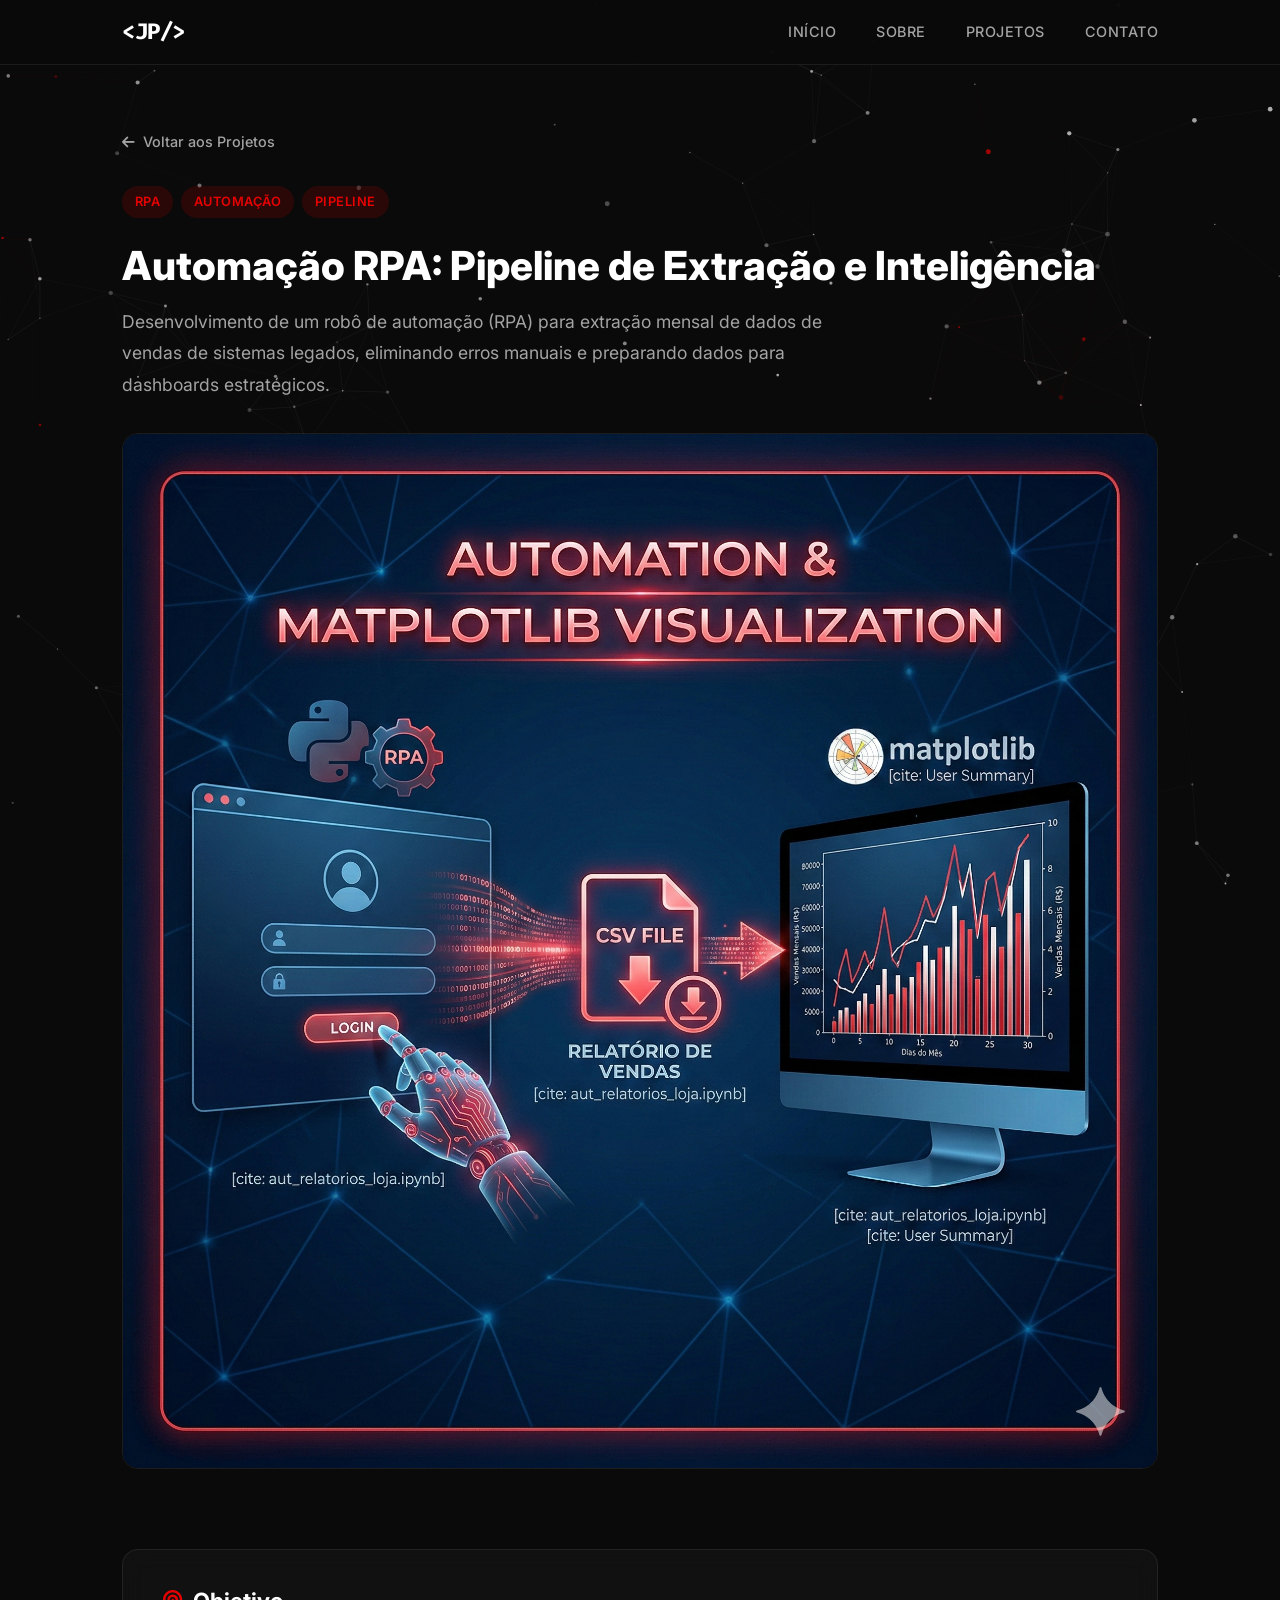
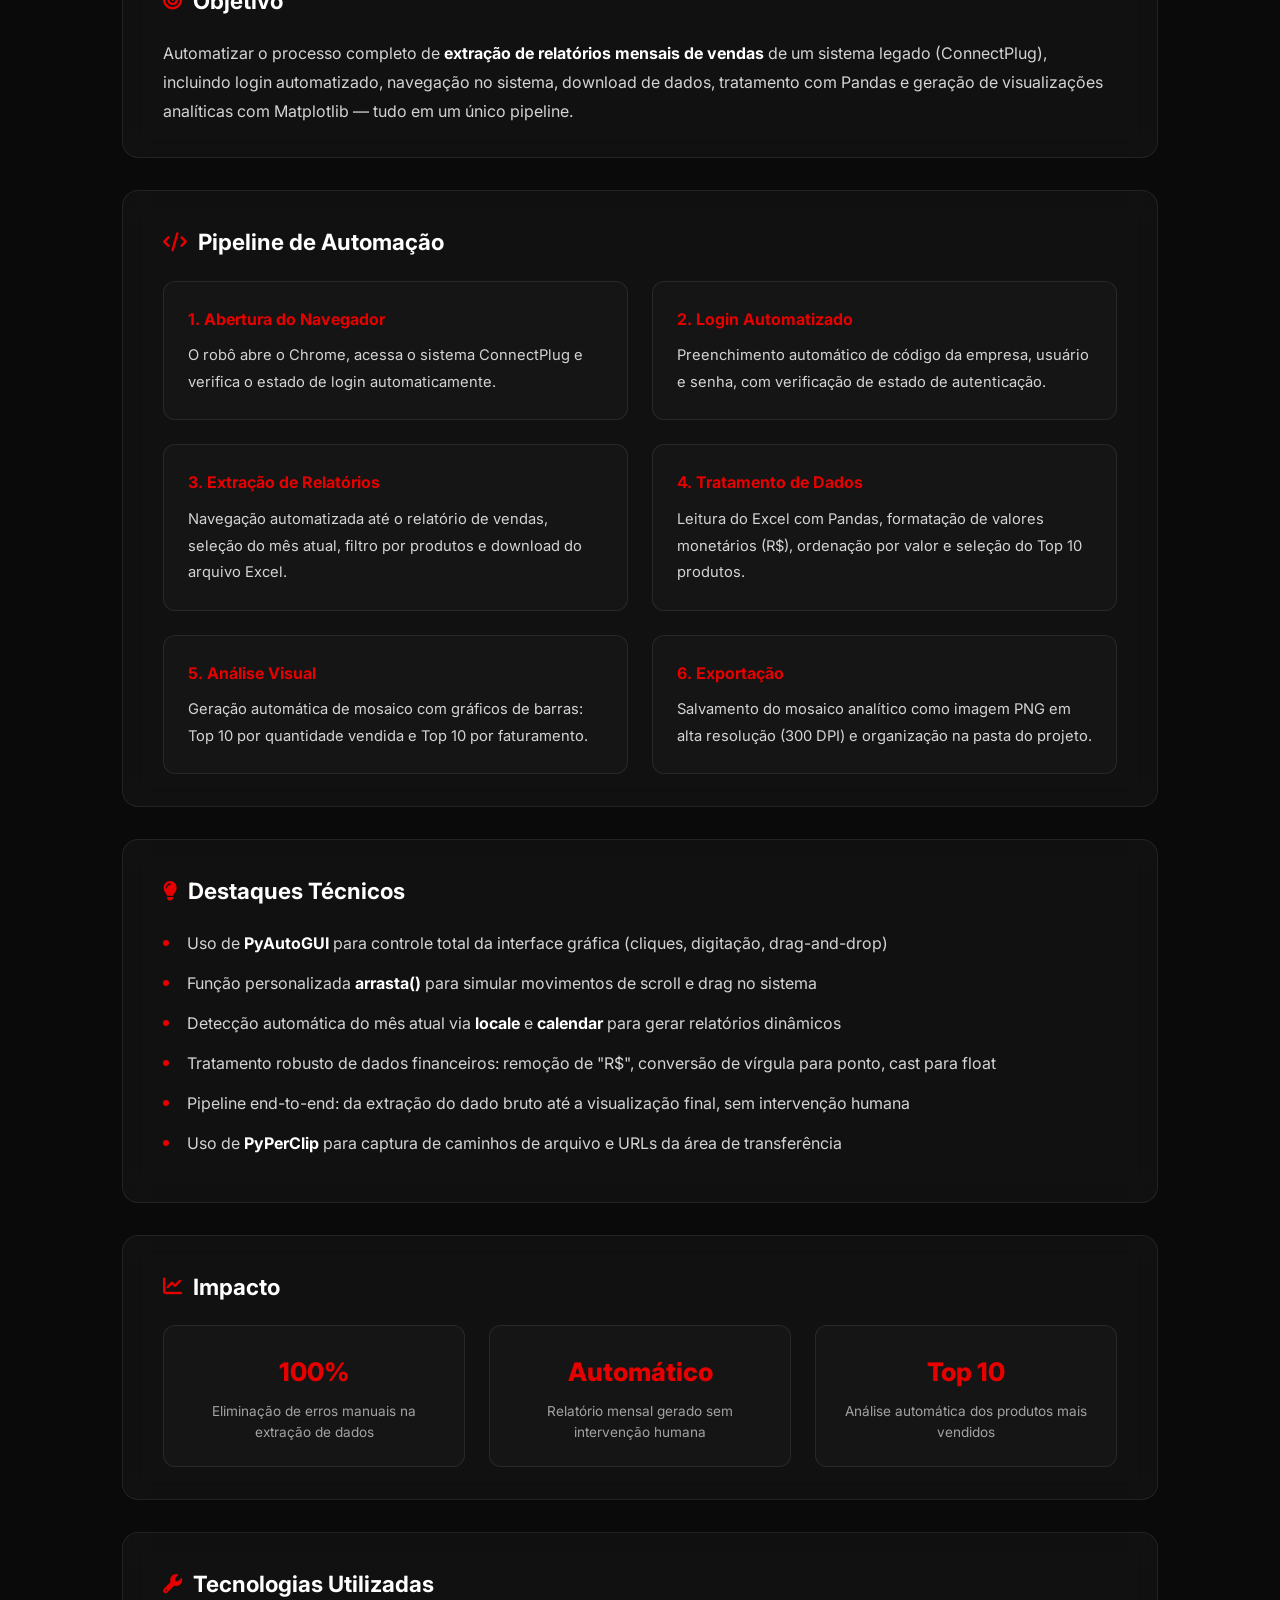
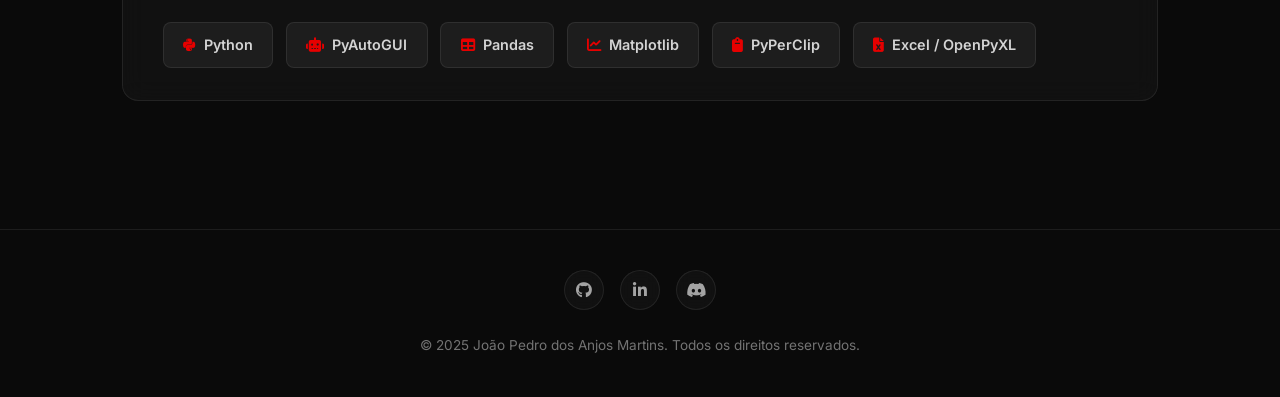
==== projeto-automacao.html @ 0538417e "feat: adicionar páginas individuais para cada projeto do portfólio - Criadas 7 páginas detalhadas de" ====
<!DOCTYPE html>
<html lang="pt-br">
<head>
    <meta charset="UTF-8">
    <meta name="viewport" content="width=device-width, initial-scale=1.0">
    <link rel="icon" type="image/png" href="./icone-site.png">
    <link rel="stylesheet" href="styles.css">
    <link rel="stylesheet" href="projeto.css">
    <link rel="stylesheet" href="https://cdnjs.cloudflare.com/ajax/libs/font-awesome/6.5.1/css/all.min.css">
    <link href="https://fonts.googleapis.com/css2?family=Inter:wght@300;400;500;600;700;800&family=Fira+Code:wght@400;500&display=swap" rel="stylesheet">
    <title>Automação RPA | João Pedro dos Anjos</title>
</head>
<body>

    <canvas id="particleCanvas"></canvas>

    <nav class="navbar scrolled" id="navbar">
        <div class="nav-container">
            <a href="index.html" class="nav-logo">&lt;JP/&gt;</a>
            <ul class="nav-menu" id="navMenu">
                <li><a href="index.html" class="nav-link">Início</a></li>
                <li><a href="index.html#sobre" class="nav-link">Sobre</a></li>
                <li><a href="index.html#projetos" class="nav-link">Projetos</a></li>
                <li><a href="index.html#contato" class="nav-link">Contato</a></li>
            </ul>
        </div>
    </nav>

    <section class="project-hero">
        <div class="container">
            <a href="index.html#projetos" class="btn-back"><i class="fas fa-arrow-left"></i> Voltar aos Projetos</a>
            <div class="project-hero-content">
                <div class="project-hero-tags">
                    <span class="project-tag">RPA</span>
                    <span class="project-tag">Automação</span>
                    <span class="project-tag">Pipeline</span>
                </div>
                <h1 class="project-hero-title">Automação RPA: Pipeline de Extração e Inteligência</h1>
                <p class="project-hero-subtitle">Desenvolvimento de um robô de automação (RPA) para extração mensal de dados de vendas de sistemas legados, eliminando erros manuais e preparando dados para dashboards estratégicos.</p>
            </div>
            <div class="project-hero-image">
                <img src="./img/automacao.png" alt="Automação RPA">
            </div>
        </div>
    </section>

    <section class="project-detail section">
        <div class="container">

            <div class="detail-block glass-card">
                <h2 class="detail-title"><i class="fas fa-bullseye"></i> Objetivo</h2>
                <p>Automatizar o processo completo de <strong>extração de relatórios mensais de vendas</strong> de um sistema legado (ConnectPlug), incluindo login automatizado, navegação no sistema, download de dados, tratamento com Pandas e geração de visualizações analíticas com Matplotlib — tudo em um único pipeline.</p>
            </div>

            <div class="detail-block glass-card">
                <h2 class="detail-title"><i class="fas fa-code"></i> Pipeline de Automação</h2>
                <div class="methodology-grid">
                    <div class="method-item">
                        <h3>1. Abertura do Navegador</h3>
                        <p>O robô abre o Chrome, acessa o sistema ConnectPlug e verifica o estado de login automaticamente.</p>
                    </div>
                    <div class="method-item">
                        <h3>2. Login Automatizado</h3>
                        <p>Preenchimento automático de código da empresa, usuário e senha, com verificação de estado de autenticação.</p>
                    </div>
                    <div class="method-item">
                        <h3>3. Extração de Relatórios</h3>
                        <p>Navegação automatizada até o relatório de vendas, seleção do mês atual, filtro por produtos e download do arquivo Excel.</p>
                    </div>
                    <div class="method-item">
                        <h3>4. Tratamento de Dados</h3>
                        <p>Leitura do Excel com Pandas, formatação de valores monetários (R$), ordenação por valor e seleção do Top 10 produtos.</p>
                    </div>
                    <div class="method-item">
                        <h3>5. Análise Visual</h3>
                        <p>Geração automática de mosaico com gráficos de barras: Top 10 por quantidade vendida e Top 10 por faturamento.</p>
                    </div>
                    <div class="method-item">
                        <h3>6. Exportação</h3>
                        <p>Salvamento do mosaico analítico como imagem PNG em alta resolução (300 DPI) e organização na pasta do projeto.</p>
                    </div>
                </div>
            </div>

            <div class="detail-block glass-card">
                <h2 class="detail-title"><i class="fas fa-lightbulb"></i> Destaques Técnicos</h2>
                <ul class="detail-list">
                    <li>Uso de <strong>PyAutoGUI</strong> para controle total da interface gráfica (cliques, digitação, drag-and-drop)</li>
                    <li>Função personalizada <strong>arrasta()</strong> para simular movimentos de scroll e drag no sistema</li>
                    <li>Detecção automática do mês atual via <strong>locale</strong> e <strong>calendar</strong> para gerar relatórios dinâmicos</li>
                    <li>Tratamento robusto de dados financeiros: remoção de "R$", conversão de vírgula para ponto, cast para float</li>
                    <li>Pipeline end-to-end: da extração do dado bruto até a visualização final, sem intervenção humana</li>
                    <li>Uso de <strong>PyPerClip</strong> para captura de caminhos de arquivo e URLs da área de transferência</li>
                </ul>
            </div>

            <div class="detail-block glass-card">
                <h2 class="detail-title"><i class="fas fa-chart-line"></i> Impacto</h2>
                <div class="results-grid">
                    <div class="result-item">
                        <span class="result-highlight">100%</span>
                        <span class="result-label">Eliminação de erros manuais na extração de dados</span>
                    </div>
                    <div class="result-item">
                        <span class="result-highlight">Automático</span>
                        <span class="result-label">Relatório mensal gerado sem intervenção humana</span>
                    </div>
                    <div class="result-item">
                        <span class="result-highlight">Top 10</span>
                        <span class="result-label">Análise automática dos produtos mais vendidos</span>
                    </div>
                </div>
            </div>

            <div class="detail-block glass-card">
                <h2 class="detail-title"><i class="fas fa-wrench"></i> Tecnologias Utilizadas</h2>
                <div class="tech-tags">
                    <span class="tech-tag"><i class="fab fa-python"></i> Python</span>
                    <span class="tech-tag"><i class="fas fa-robot"></i> PyAutoGUI</span>
                    <span class="tech-tag"><i class="fas fa-table"></i> Pandas</span>
                    <span class="tech-tag"><i class="fas fa-chart-line"></i> Matplotlib</span>
                    <span class="tech-tag"><i class="fas fa-clipboard"></i> PyPerClip</span>
                    <span class="tech-tag"><i class="fas fa-file-excel"></i> Excel / OpenPyXL</span>
                </div>
            </div>

        </div>
    </section>

    <footer class="footer">
        <div class="container">
            <div class="footer-content">
                <div class="footer-social">
                    <a href="https://github.com/DosAnjos013" target="_blank" rel="noopener noreferrer" class="social-link" aria-label="GitHub"><i class="fab fa-github"></i></a>
                    <a href="https://www.linkedin.com/in/jo%C3%A3o-pedro-dos-anjos-martins-842b7a15b" target="_blank" rel="noopener noreferrer" class="social-link" aria-label="LinkedIn"><i class="fab fa-linkedin-in"></i></a>
                    <a href="https://discord.com/users/DosAnjosM" target="_blank" rel="noopener noreferrer" class="social-link" aria-label="Discord"><i class="fab fa-discord"></i></a>
                </div>
                <p class="footer-text">&copy; 2025 João Pedro dos Anjos Martins. Todos os direitos reservados.</p>
            </div>
        </div>
    </footer>

    <script>
        var canvas=document.getElementById('particleCanvas');var ctx=canvas.getContext('2d');var particles=[];var mouse={x:null,y:null,radius:150};
        function resizeCanvas(){canvas.width=window.innerWidth;canvas.height=window.innerHeight;}resizeCanvas();window.addEventListener('resize',resizeCanvas);
        function createParticle(){return{x:Math.random()*canvas.width,y:Math.random()*canvas.height,size:Math.random()*2+0.5,speedX:(Math.random()-0.5)*0.8,speedY:(Math.random()-0.5)*0.8,isRed:Math.random()<0.15,opacity:Math.random()*0.5+0.2};}
        function updateParticle(p){p.x+=p.speedX;p.y+=p.speedY;if(p.x>canvas.width)p.x=0;if(p.x<0)p.x=canvas.width;if(p.y>canvas.height)p.y=0;if(p.y<0)p.y=canvas.height;if(mouse.x!==null){var dx=mouse.x-p.x,dy=mouse.y-p.y,dist=Math.sqrt(dx*dx+dy*dy);if(dist<mouse.radius){var f=(mouse.radius-dist)/mouse.radius;p.x-=dx*f*0.02;p.y-=dy*f*0.02;}}}
        function drawParticle(p){ctx.beginPath();ctx.arc(p.x,p.y,p.size,0,Math.PI*2);ctx.fillStyle=p.isRed?'rgba(230,0,0,'+p.opacity+')':'rgba(255,255,255,'+p.opacity+')';ctx.fill();}
        function initParticles(){particles=[];var c=Math.min(Math.floor((canvas.width*canvas.height)/8000),150);for(var i=0;i<c;i++)particles.push(createParticle());}initParticles();window.addEventListener('resize',initParticles);
        function connectParticles(){for(var a=0;a<particles.length;a++)for(var b=a+1;b<particles.length;b++){var dx=particles[a].x-particles[b].x,dy=particles[a].y-particles[b].y,d=Math.sqrt(dx*dx+dy*dy);if(d<120){var o=(1-d/120)*0.15;ctx.strokeStyle=(particles[a].isRed||particles[b].isRed)?'rgba(230,0,0,'+o+')':'rgba(255,255,255,'+o+')';ctx.lineWidth=0.5;ctx.beginPath();ctx.moveTo(particles[a].x,particles[a].y);ctx.lineTo(particles[b].x,particles[b].y);ctx.stroke();}}}
        function animate(){ctx.clearRect(0,0,canvas.width,canvas.height);for(var i=0;i<particles.length;i++){updateParticle(particles[i]);drawParticle(particles[i]);}connectParticles();requestAnimationFrame(animate);}animate();
        window.addEventListener('mousemove',function(e){mouse.x=e.x;mouse.y=e.y;});window.addEventListener('mouseleave',function(){mouse.x=null;mouse.y=null;});
        var obsOpts={threshold:0.1,rootMargin:'0px 0px -50px 0px'};var observer=new IntersectionObserver(function(entries){entries.forEach(function(entry){if(entry.isIntersecting)entry.target.classList.add('revealed');});},obsOpts);
        document.querySelectorAll('.glass-card,.detail-title').forEach(function(el){el.classList.add('reveal');observer.observe(el);});
    </script>
</body>
</html>
---- styles.css ----
/* ========== RESET & BASE ========== */
* {
    margin: 0;
    padding: 0;
    box-sizing: border-box;
}

html {
    scroll-behavior: smooth;
    font-size: 16px;
}

:root {
    --red: #E60000;
    --red-dark: #B30000;
    --red-glow: rgba(230, 0, 0, 0.3);
    --white: #FFFFFF;
    --gray-100: #F5F5F5;
    --gray-300: #D4D4D4;
    --gray-400: #A3A3A3;
    --gray-500: #737373;
    --black: #0A0A0A;
    --black-light: #141414;
    --black-card: #1A1A1A;
    --glass-bg: rgba(255, 255, 255, 0.03);
    --glass-border: rgba(255, 255, 255, 0.08);
    --font-main: 'Inter', -apple-system, BlinkMacSystemFont, 'Segoe UI', sans-serif;
    --font-code: 'Fira Code', monospace;
}

body {
    font-family: var(--font-main);
    background-color: var(--black);
    color: var(--gray-300);
    line-height: 1.7;
    overflow-x: hidden;
}

/* ========== CANVAS BACKGROUND ========== */
#particleCanvas {
    position: fixed;
    top: 0;
    left: 0;
    width: 100%;
    height: 100%;
    z-index: 0;
    pointer-events: none;
}

/* ========== UTILITY ========== */
.container {
    max-width: 1100px;
    margin: 0 auto;
    padding: 0 2rem;
}

.text-accent {
    color: var(--red);
}

.section {
    padding: 6rem 0;
    position: relative;
    z-index: 1;
}

/* ========== GLASS CARD ========== */
.glass-card {
    background: var(--glass-bg);
    border: 1px solid var(--glass-border);
    border-radius: 16px;
    backdrop-filter: blur(12px);
    -webkit-backdrop-filter: blur(12px);
}

/* ========== SCROLL REVEAL ========== */
.reveal {
    opacity: 0;
    transform: translateY(30px);
    transition: opacity 0.8s ease, transform 0.8s ease;
}

.reveal.revealed {
    opacity: 1;
    transform: translateY(0);
}

/* ========== NAVIGATION ========== */
.navbar {
    position: fixed;
    top: 0;
    left: 0;
    width: 100%;
    z-index: 1000;
    padding: 1.2rem 0;
    transition: all 0.4s ease;
    background: transparent;
}

.navbar.scrolled {
    background: rgba(10, 10, 10, 0.95);
    backdrop-filter: blur(20px);
    -webkit-backdrop-filter: blur(20px);
    border-bottom: 1px solid var(--glass-border);
    padding: 0.8rem 0;
}

.nav-container {
    max-width: 1100px;
    margin: 0 auto;
    padding: 0 2rem;
    display: flex;
    justify-content: space-between;
    align-items: center;
}

.nav-logo {
    font-family: var(--font-code);
    font-size: 1.4rem;
    font-weight: 700;
    color: var(--white);
    text-decoration: none;
    letter-spacing: -0.5px;
    transition: color 0.3s ease;
}

.nav-logo:hover {
    color: var(--red);
}

.nav-menu {
    display: flex;
    list-style: none;
    gap: 2.5rem;
    align-items: center;
}

.nav-link {
    text-decoration: none;
    color: var(--gray-400);
    font-size: 0.9rem;
    font-weight: 500;
    letter-spacing: 0.5px;
    text-transform: uppercase;
    position: relative;
    padding: 0.3rem 0;
    transition: color 0.3s ease;
}

.nav-link::after {
    content: '';
    position: absolute;
    bottom: -2px;
    left: 0;
    width: 0;
    height: 2px;
    background: var(--red);
    transition: width 0.3s ease;
}

.nav-link:hover,
.nav-link.active {
    color: var(--white);
}

.nav-link:hover::after,
.nav-link.active::after {
    width: 100%;
}

/* Hamburger */
.nav-toggle {
    display: none;
    background: none;
    border: none;
    cursor: pointer;
    padding: 0.5rem;
    z-index: 1001;
}

.hamburger {
    display: block;
    width: 24px;
    height: 2px;
    background: var(--white);
    position: relative;
    transition: all 0.3s ease;
}

.hamburger::before,
.hamburger::after {
    content: '';
    position: absolute;
    width: 24px;
    height: 2px;
    background: var(--white);
    transition: all 0.3s ease;
}

.hamburger::before {
    top: -7px;
}

.hamburger::after {
    top: 7px;
}

.nav-toggle.active .hamburger {
    background: transparent;
}

.nav-toggle.active .hamburger::before {
    top: 0;
    transform: rotate(45deg);
    background: var(--red);
}

.nav-toggle.active .hamburger::after {
    top: 0;
    transform: rotate(-45deg);
    background: var(--red);
}

/* ========== HERO ========== */
.hero {
    min-height: 100vh;
    display: flex;
    flex-direction: column;
    justify-content: center;
    align-items: center;
    text-align: center;
    padding: 8rem 2rem 4rem;
    position: relative;
    z-index: 1;
}

.hero-content {
    max-width: 800px;
}

.hero-image-wrapper {
    position: relative;
    width: 220px;
    height: 220px;
    margin: 0 auto 2.5rem;
}

.hero-photo {
    width: 220px;
    height: 220px;
    border-radius: 50%;
    object-fit: cover;
    border: 3px solid var(--red);
    position: relative;
    z-index: 2;
    animation: float 6s ease-in-out infinite;
}

.hero-image-ring {
    position: absolute;
    top: -8px;
    left: -8px;
    width: 236px;
    height: 236px;
    border-radius: 50%;
    border: 1px solid rgba(230, 0, 0, 0.3);
    animation: float 6s ease-in-out infinite reverse;
    z-index: 1;
}

.hero-title {
    font-size: 3rem;
    font-weight: 800;
    color: var(--white);
    line-height: 1.2;
    margin-bottom: 1rem;
    letter-spacing: -1px;
}

.hero-subtitle-wrapper {
    font-family: var(--font-code);
    font-size: 1.2rem;
    color: var(--gray-400);
    margin-bottom: 2.5rem;
    display: flex;
    justify-content: center;
    align-items: center;
    gap: 0;
}

.hero-subtitle-prefix {
    color: var(--red);
    font-weight: 500;
}

.cursor {
    color: var(--red);
    animation: blink 1s step-end infinite;
}

@keyframes blink {
    0%, 100% { opacity: 1; }
    50% { opacity: 0; }
}

/* Buttons */
.hero-cta {
    display: flex;
    gap: 1rem;
    justify-content: center;
    flex-wrap: wrap;
}

.btn {
    display: inline-flex;
    align-items: center;
    gap: 0.5rem;
    padding: 0.85rem 2rem;
    border-radius: 8px;
    font-size: 0.95rem;
    font-weight: 600;
    text-decoration: none;
    cursor: pointer;
    transition: all 0.3s ease;
    border: none;
}

.btn-primary {
    background: var(--red);
    color: var(--white);
}

.btn-primary:hover {
    background: var(--red-dark);
    box-shadow: 0 8px 30px var(--red-glow);
    transform: translateY(-2px);
}

.btn-outline {
    background: transparent;
    color: var(--white);
    border: 1px solid var(--glass-border);
}

.btn-outline:hover {
    border-color: var(--red);
    color: var(--red);
    transform: translateY(-2px);
}

.btn-full {
    width: 100%;
    justify-content: center;
    font-size: 1rem;
    padding: 1rem;
}

/* Scroll Indicator */
.scroll-indicator {
    position: absolute;
    bottom: 2rem;
    left: 50%;
    transform: translateX(-50%);
    color: var(--gray-500);
    font-size: 1.2rem;
    animation: bounce 2s infinite;
    text-decoration: none;
    z-index: 2;
}

@keyframes bounce {
    0%, 20%, 50%, 80%, 100% { transform: translateX(-50%) translateY(0); }
    40% { transform: translateX(-50%) translateY(-10px); }
    60% { transform: translateX(-50%) translateY(-5px); }
}

@keyframes float {
    0%, 100% { transform: translateY(0); }
    50% { transform: translateY(-15px); }
}

/* ========== SECTION TITLE ========== */
.section-title {
    font-size: 2.2rem;
    font-weight: 700;
    color: var(--white);
    text-align: center;
    margin-bottom: 3rem;
    letter-spacing: -0.5px;
}

.title-decoration {
    color: var(--red);
    font-family: var(--font-code);
    margin-right: 0.5rem;
}

/* ========== ABOUT ========== */
.about-content {
    display: grid;
    gap: 2.5rem;
}

.about-card {
    padding: 2.5rem;
}

.about-text {
    font-size: 1.05rem;
    color: var(--gray-300);
    margin-bottom: 1.2rem;
    line-height: 1.8;
}

.about-text:last-child {
    margin-bottom: 0;
}

.about-text strong {
    color: var(--white);
    font-weight: 600;
}

.skills-grid {
    display: grid;
    grid-template-columns: repeat(3, 1fr);
    gap: 1rem;
}

.skill-item {
    display: flex;
    flex-direction: column;
    align-items: center;
    gap: 0.6rem;
    padding: 1.5rem 1rem;
    text-align: center;
    transition: all 0.3s ease;
}

.skill-item:hover {
    border-color: var(--red);
    transform: translateY(-4px);
    box-shadow: 0 8px 25px rgba(230, 0, 0, 0.1);
}

.skill-icon {
    font-size: 2rem;
    color: var(--red);
}

.skill-name {
    font-size: 0.85rem;
    font-weight: 600;
    color: var(--gray-300);
    text-transform: uppercase;
    letter-spacing: 0.5px;
}

/* ========== PROJECTS ========== */
.projects-grid {
    display: grid;
    grid-template-columns: repeat(auto-fill, minmax(320px, 1fr));
    gap: 2rem;
}

.project-card-link {
    text-decoration: none;
    color: inherit;
    display: block;
}

.project-card {
    overflow: hidden;
    transition: all 0.4s cubic-bezier(0.4, 0, 0.2, 1);
    cursor: pointer;
}

.project-placeholder {
    width: 100%;
    aspect-ratio: 16 / 10;
    background: var(--black-light);
    display: flex;
    align-items: center;
    justify-content: center;
}

.project-placeholder i {
    font-size: 4rem;
    color: var(--red);
    opacity: 0.5;
}

.project-card:hover {
    transform: translateY(-8px);
    border-color: rgba(230, 0, 0, 0.3);
    box-shadow: 0 20px 40px rgba(0, 0, 0, 0.4);
}

.project-image-wrapper {
    position: relative;
    overflow: hidden;
}

.project-image {
    width: 100%;
    aspect-ratio: 16 / 10;
    object-fit: contain;
    background: var(--black-light);
    display: block;
    transition: transform 0.5s ease;
}

.project-card:hover .project-image {
    transform: scale(1.05);
}

.project-overlay {
    position: absolute;
    bottom: 0;
    left: 0;
    right: 0;
    padding: 1rem;
    background: linear-gradient(transparent, rgba(10, 10, 10, 0.9));
    display: flex;
    gap: 0.5rem;
    flex-wrap: wrap;
    opacity: 0;
    transform: translateY(10px);
    transition: all 0.3s ease;
}

.project-card:hover .project-overlay {
    opacity: 1;
    transform: translateY(0);
}

.project-tag {
    background: var(--red);
    color: var(--white);
    padding: 0.25rem 0.7rem;
    border-radius: 4px;
    font-size: 0.75rem;
    font-weight: 600;
    text-transform: uppercase;
    letter-spacing: 0.5px;
}

.project-info {
    padding: 1.5rem;
}

.project-title {
    font-size: 1.15rem;
    font-weight: 700;
    color: var(--white);
    margin-bottom: 0.7rem;
    line-height: 1.4;
}

.project-description {
    font-size: 0.92rem;
    color: var(--gray-400);
    line-height: 1.6;
}

/* ========== CONTACT ========== */
.contact-form {
    max-width: 600px;
    margin: 0 auto;
    padding: 2.5rem;
}

.form-group {
    margin-bottom: 1.5rem;
}

.form-label {
    display: block;
    font-size: 0.85rem;
    font-weight: 600;
    color: var(--gray-400);
    text-transform: uppercase;
    letter-spacing: 0.5px;
    margin-bottom: 0.5rem;
}

.form-input {
    width: 100%;
    padding: 0.9rem 1rem;
    background: rgba(255, 255, 255, 0.04);
    border: 1px solid var(--glass-border);
    border-radius: 8px;
    color: var(--white);
    font-family: var(--font-main);
    font-size: 0.95rem;
    outline: none;
    transition: all 0.3s ease;
}

.form-input:focus {
    border-color: var(--red);
    box-shadow: 0 0 0 3px var(--red-glow);
}

.form-input::placeholder {
    color: var(--gray-500);
}

.form-textarea {
    resize: vertical;
    min-height: 120px;
}

/* ========== SOCIAL LINKS ========== */
.social-bar {
    display: flex;
    justify-content: center;
    gap: 1.5rem;
    margin-top: 2rem;
}

.social-link {
    display: flex;
    align-items: center;
    justify-content: center;
    width: 48px;
    height: 48px;
    border-radius: 50%;
    border: 1px solid var(--glass-border);
    background: var(--glass-bg);
    color: var(--gray-400);
    font-size: 1.2rem;
    text-decoration: none;
    transition: all 0.3s ease;
    backdrop-filter: blur(8px);
    -webkit-backdrop-filter: blur(8px);
}

.social-link:hover {
    color: var(--white);
    border-color: var(--red);
    background: rgba(230, 0, 0, 0.15);
    transform: translateY(-4px);
    box-shadow: 0 8px 25px rgba(230, 0, 0, 0.2);
}

.social-link .social-tooltip {
    position: absolute;
    bottom: calc(100% + 8px);
    left: 50%;
    transform: translateX(-50%) translateY(4px);
    background: var(--black-card);
    color: var(--white);
    font-size: 0.75rem;
    font-weight: 500;
    padding: 0.35rem 0.7rem;
    border-radius: 6px;
    white-space: nowrap;
    opacity: 0;
    pointer-events: none;
    transition: all 0.25s ease;
    border: 1px solid var(--glass-border);
}

.social-link {
    position: relative;
}

.social-link:hover .social-tooltip {
    opacity: 1;
    transform: translateX(-50%) translateY(0);
}

/* ========== FOOTER ========== */
.footer {
    position: relative;
    z-index: 1;
    padding: 2.5rem 0;
    border-top: 1px solid var(--glass-border);
    text-align: center;
}

.footer-content {
    display: flex;
    flex-direction: column;
    align-items: center;
    gap: 1.5rem;
}

.footer-social {
    display: flex;
    gap: 1rem;
}

.footer-social .social-link {
    width: 40px;
    height: 40px;
    font-size: 1rem;
}

.footer-text {
    font-size: 0.85rem;
    color: var(--gray-500);
}

/* ========== RESPONSIVE ========== */
@media (max-width: 768px) {
    html {
        font-size: 15px;
    }

    .nav-toggle {
        display: block;
    }

    .nav-menu {
        position: fixed;
        top: 0;
        right: -100%;
        width: 70%;
        max-width: 300px;
        height: 100vh;
        background: rgba(10, 10, 10, 0.98);
        backdrop-filter: blur(20px);
        -webkit-backdrop-filter: blur(20px);
        flex-direction: column;
        justify-content: center;
        gap: 2rem;
        padding: 2rem;
        transition: right 0.4s ease;
        border-left: 1px solid var(--glass-border);
    }

    .nav-menu.active {
        right: 0;
    }

    .nav-link {
        font-size: 1.1rem;
    }

    .hero {
        padding: 6rem 1.5rem 3rem;
    }

    .hero-title {
        font-size: 2rem;
    }

    .hero-subtitle-wrapper {
        font-size: 1rem;
    }

    .hero-image-wrapper {
        width: 180px;
        height: 180px;
    }

    .hero-photo {
        width: 180px;
        height: 180px;
    }

    .hero-image-ring {
        width: 196px;
        height: 196px;
    }

    .section {
        padding: 4rem 0;
    }

    .section-title {
        font-size: 1.8rem;
    }

    .skills-grid {
        grid-template-columns: repeat(2, 1fr);
    }

    .projects-grid {
        grid-template-columns: 1fr;
    }

    .about-card {
        padding: 1.5rem;
    }

    .contact-form {
        padding: 1.5rem;
    }

    .hero-cta {
        flex-direction: column;
        align-items: center;
    }

    .btn {
        width: 100%;
        max-width: 280px;
        justify-content: center;
    }
}

@media (max-width: 480px) {
    html {
        font-size: 14px;
    }

    .hero-title {
        font-size: 1.7rem;
    }

    .hero-image-wrapper {
        width: 150px;
        height: 150px;
    }

    .hero-photo {
        width: 150px;
        height: 150px;
    }

    .hero-image-ring {
        width: 166px;
        height: 166px;
    }

    .skills-grid {
        grid-template-columns: repeat(2, 1fr);
        gap: 0.7rem;
    }

    .skill-item {
        padding: 1rem 0.5rem;
    }

    .container {
        padding: 0 1rem;
    }
}
---- projeto.css ----
/* ========== PROJECT PAGE STYLES ========== */

/* Back Button */
.btn-back {
    display: inline-flex;
    align-items: center;
    gap: 0.5rem;
    color: var(--gray-400);
    text-decoration: none;
    font-size: 0.9rem;
    font-weight: 500;
    margin-bottom: 2rem;
    transition: color 0.3s ease;
}

.btn-back:hover {
    color: var(--red);
}

/* Project Hero */
.project-hero {
    padding: 8rem 0 3rem;
    position: relative;
    z-index: 1;
}

.project-hero-content {
    margin-bottom: 2rem;
}

.project-hero-tags {
    display: flex;
    gap: 0.5rem;
    flex-wrap: wrap;
    margin-bottom: 1.5rem;
}

.project-hero-tags .project-tag {
    background: rgba(230, 0, 0, 0.15);
    color: var(--red);
    padding: 0.3rem 0.8rem;
    border-radius: 20px;
    font-size: 0.8rem;
    font-weight: 600;
    text-transform: uppercase;
    letter-spacing: 0.5px;
}

.project-hero-title {
    font-size: 2.5rem;
    font-weight: 800;
    color: var(--white);
    line-height: 1.2;
    margin-bottom: 1rem;
}

.project-hero-subtitle {
    font-size: 1.1rem;
    color: var(--gray-400);
    line-height: 1.8;
    max-width: 700px;
}

.project-hero-image {
    margin-top: 2rem;
    border-radius: 16px;
    overflow: hidden;
    border: 1px solid var(--glass-border);
}

.project-hero-image img {
    width: 100%;
    height: auto;
    display: block;
}

/* Detail Sections */
.project-detail {
    padding-top: 2rem;
}

.detail-block {
    padding: 2rem 2.5rem;
    margin-bottom: 2rem;
}

.detail-title {
    font-size: 1.4rem;
    font-weight: 700;
    color: var(--white);
    margin-bottom: 1.2rem;
    display: flex;
    align-items: center;
    gap: 0.7rem;
}

.detail-title i {
    color: var(--red);
    font-size: 1.2rem;
}

.detail-block p {
    font-size: 1rem;
    color: var(--gray-300);
    line-height: 1.8;
    margin-bottom: 1rem;
}

.detail-block p:last-child {
    margin-bottom: 0;
}

.detail-block strong {
    color: var(--white);
}

/* Lists */
.detail-list {
    list-style: none;
    padding: 0;
    margin-top: 1rem;
}

.detail-list li {
    position: relative;
    padding-left: 1.5rem;
    margin-bottom: 0.8rem;
    color: var(--gray-300);
    line-height: 1.7;
}

.detail-list li::before {
    content: '';
    position: absolute;
    left: 0;
    top: 0.65rem;
    width: 6px;
    height: 6px;
    background: var(--red);
    border-radius: 50%;
}

/* Methodology Grid */
.methodology-grid {
    display: grid;
    grid-template-columns: repeat(2, 1fr);
    gap: 1.5rem;
    margin-top: 1rem;
}

.method-item {
    background: rgba(255, 255, 255, 0.02);
    border: 1px solid var(--glass-border);
    border-radius: 12px;
    padding: 1.5rem;
    transition: border-color 0.3s ease;
}

.method-item:hover {
    border-color: rgba(230, 0, 0, 0.3);
}

.method-item h3 {
    font-size: 1rem;
    font-weight: 700;
    color: var(--red);
    margin-bottom: 0.6rem;
}

.method-item p {
    font-size: 0.92rem;
    margin-bottom: 0;
}

/* Results Grid */
.results-grid {
    display: grid;
    grid-template-columns: repeat(3, 1fr);
    gap: 1.5rem;
    margin-top: 1rem;
}

.result-item {
    background: rgba(255, 255, 255, 0.02);
    border: 1px solid var(--glass-border);
    border-radius: 12px;
    padding: 1.5rem;
    text-align: center;
    display: flex;
    flex-direction: column;
    gap: 0.5rem;
}

.result-highlight {
    font-size: 1.6rem;
    font-weight: 800;
    color: var(--red);
}

.result-label {
    font-size: 0.85rem;
    color: var(--gray-400);
    line-height: 1.5;
}

/* Tech Tags */
.tech-tags {
    display: flex;
    flex-wrap: wrap;
    gap: 0.8rem;
    margin-top: 0.5rem;
}

.tech-tag {
    display: inline-flex;
    align-items: center;
    gap: 0.5rem;
    background: rgba(255, 255, 255, 0.05);
    border: 1px solid var(--glass-border);
    border-radius: 8px;
    padding: 0.6rem 1.2rem;
    font-size: 0.9rem;
    font-weight: 600;
    color: var(--gray-300);
    transition: all 0.3s ease;
}

.tech-tag:hover {
    border-color: var(--red);
    color: var(--white);
}

.tech-tag i {
    color: var(--red);
}

/* Questions Section */
.questions-list {
    list-style: none;
    padding: 0;
    counter-reset: question;
}

.questions-list li {
    counter-increment: question;
    position: relative;
    padding-left: 2.5rem;
    margin-bottom: 1.2rem;
    color: var(--gray-300);
    line-height: 1.7;
    font-size: 1rem;
}

.questions-list li::before {
    content: counter(question);
    position: absolute;
    left: 0;
    top: 0;
    width: 1.8rem;
    height: 1.8rem;
    background: rgba(230, 0, 0, 0.15);
    color: var(--red);
    border-radius: 50%;
    display: flex;
    align-items: center;
    justify-content: center;
    font-size: 0.8rem;
    font-weight: 700;
}

/* Data Dictionary */
.data-table {
    width: 100%;
    border-collapse: collapse;
    margin-top: 1rem;
}

.data-table th,
.data-table td {
    padding: 0.8rem 1rem;
    text-align: left;
    border-bottom: 1px solid var(--glass-border);
    font-size: 0.9rem;
}

.data-table th {
    color: var(--red);
    font-weight: 700;
    text-transform: uppercase;
    font-size: 0.8rem;
    letter-spacing: 0.5px;
}

.data-table td {
    color: var(--gray-300);
}

.data-table tr:hover td {
    background: rgba(255, 255, 255, 0.02);
}

/* Narrative Block */
.narrative-text {
    font-style: italic;
    border-left: 3px solid var(--red);
    padding-left: 1.5rem;
    margin: 1rem 0;
    color: var(--gray-400);
}

/* Responsive */
@media (max-width: 768px) {
    .project-hero-title {
        font-size: 1.8rem;
    }

    .methodology-grid {
        grid-template-columns: 1fr;
    }

    .results-grid {
        grid-template-columns: 1fr;
    }

    .detail-block {
        padding: 1.5rem;
    }
}

@media (max-width: 480px) {
    .project-hero-title {
        font-size: 1.5rem;
    }

    .project-hero-subtitle {
        font-size: 1rem;
    }

    .detail-block {
        padding: 1.2rem;
    }

    .tech-tags {
        gap: 0.5rem;
    }
}
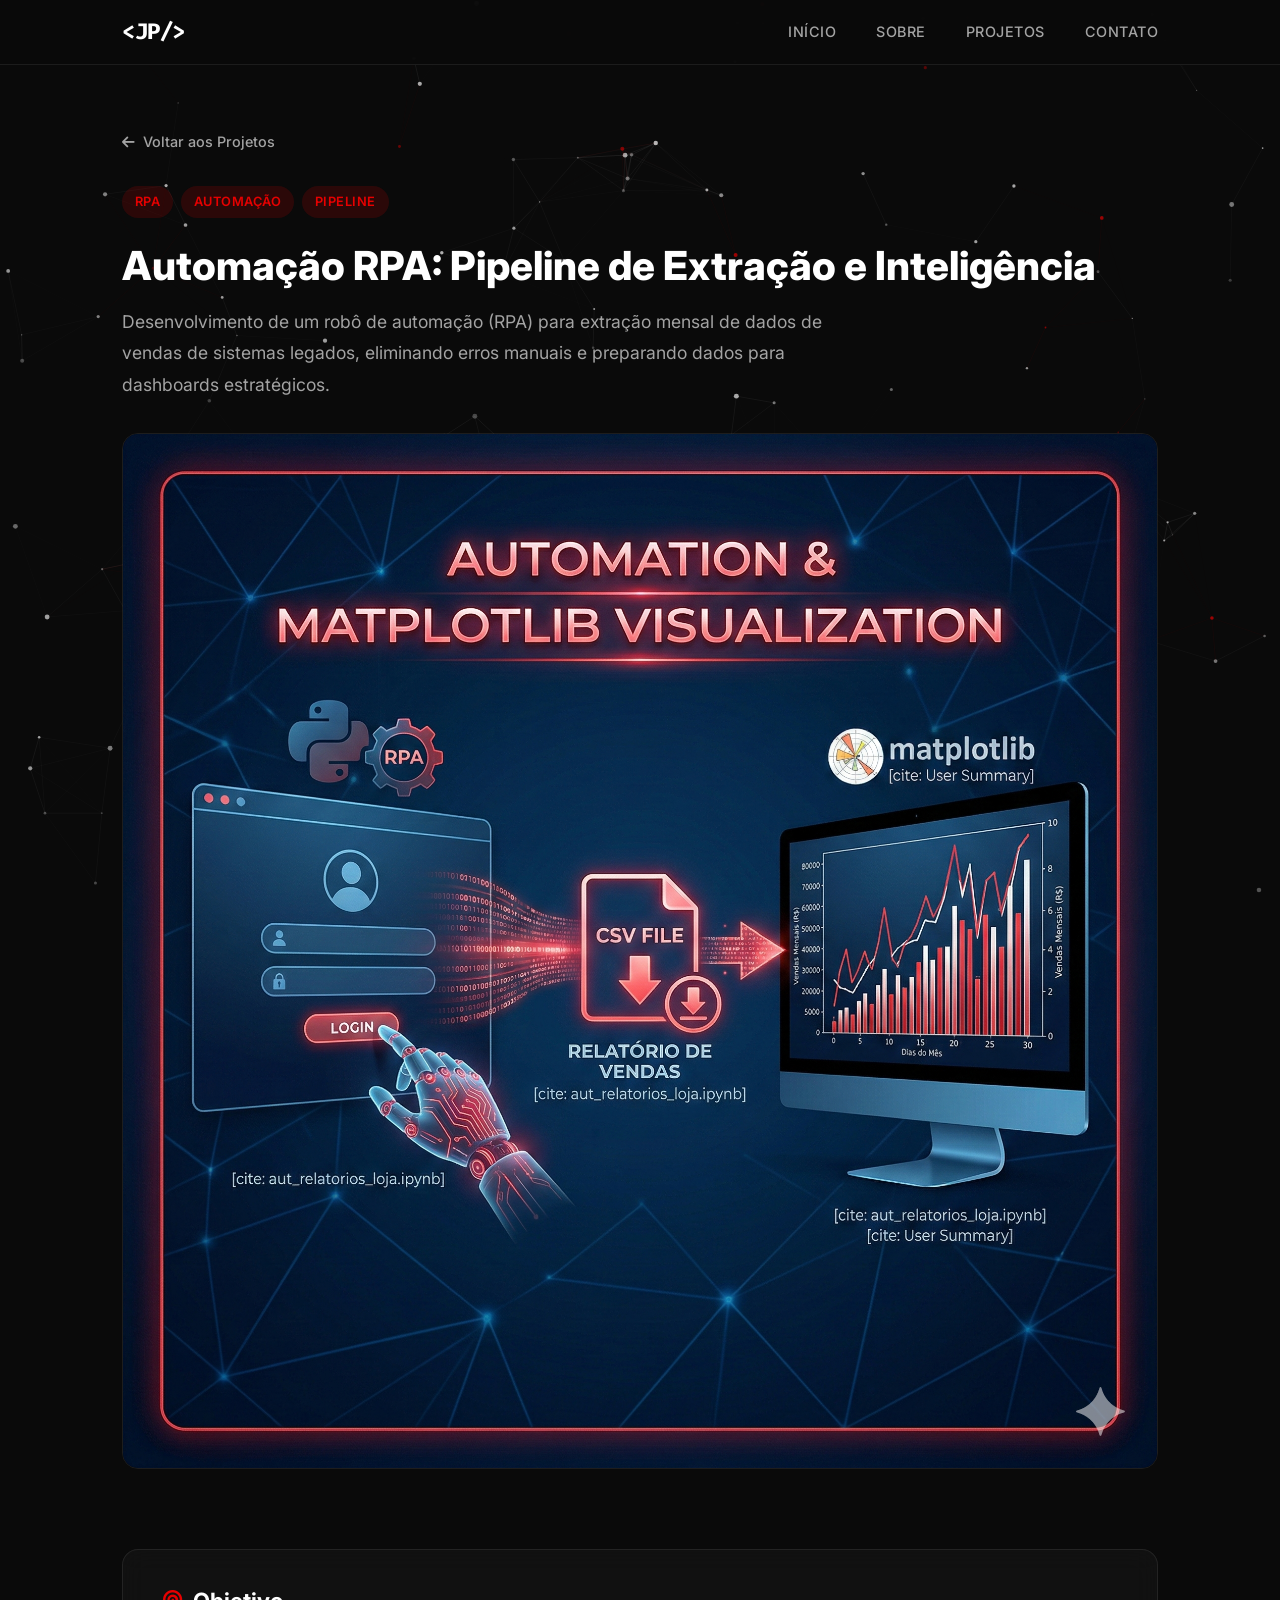
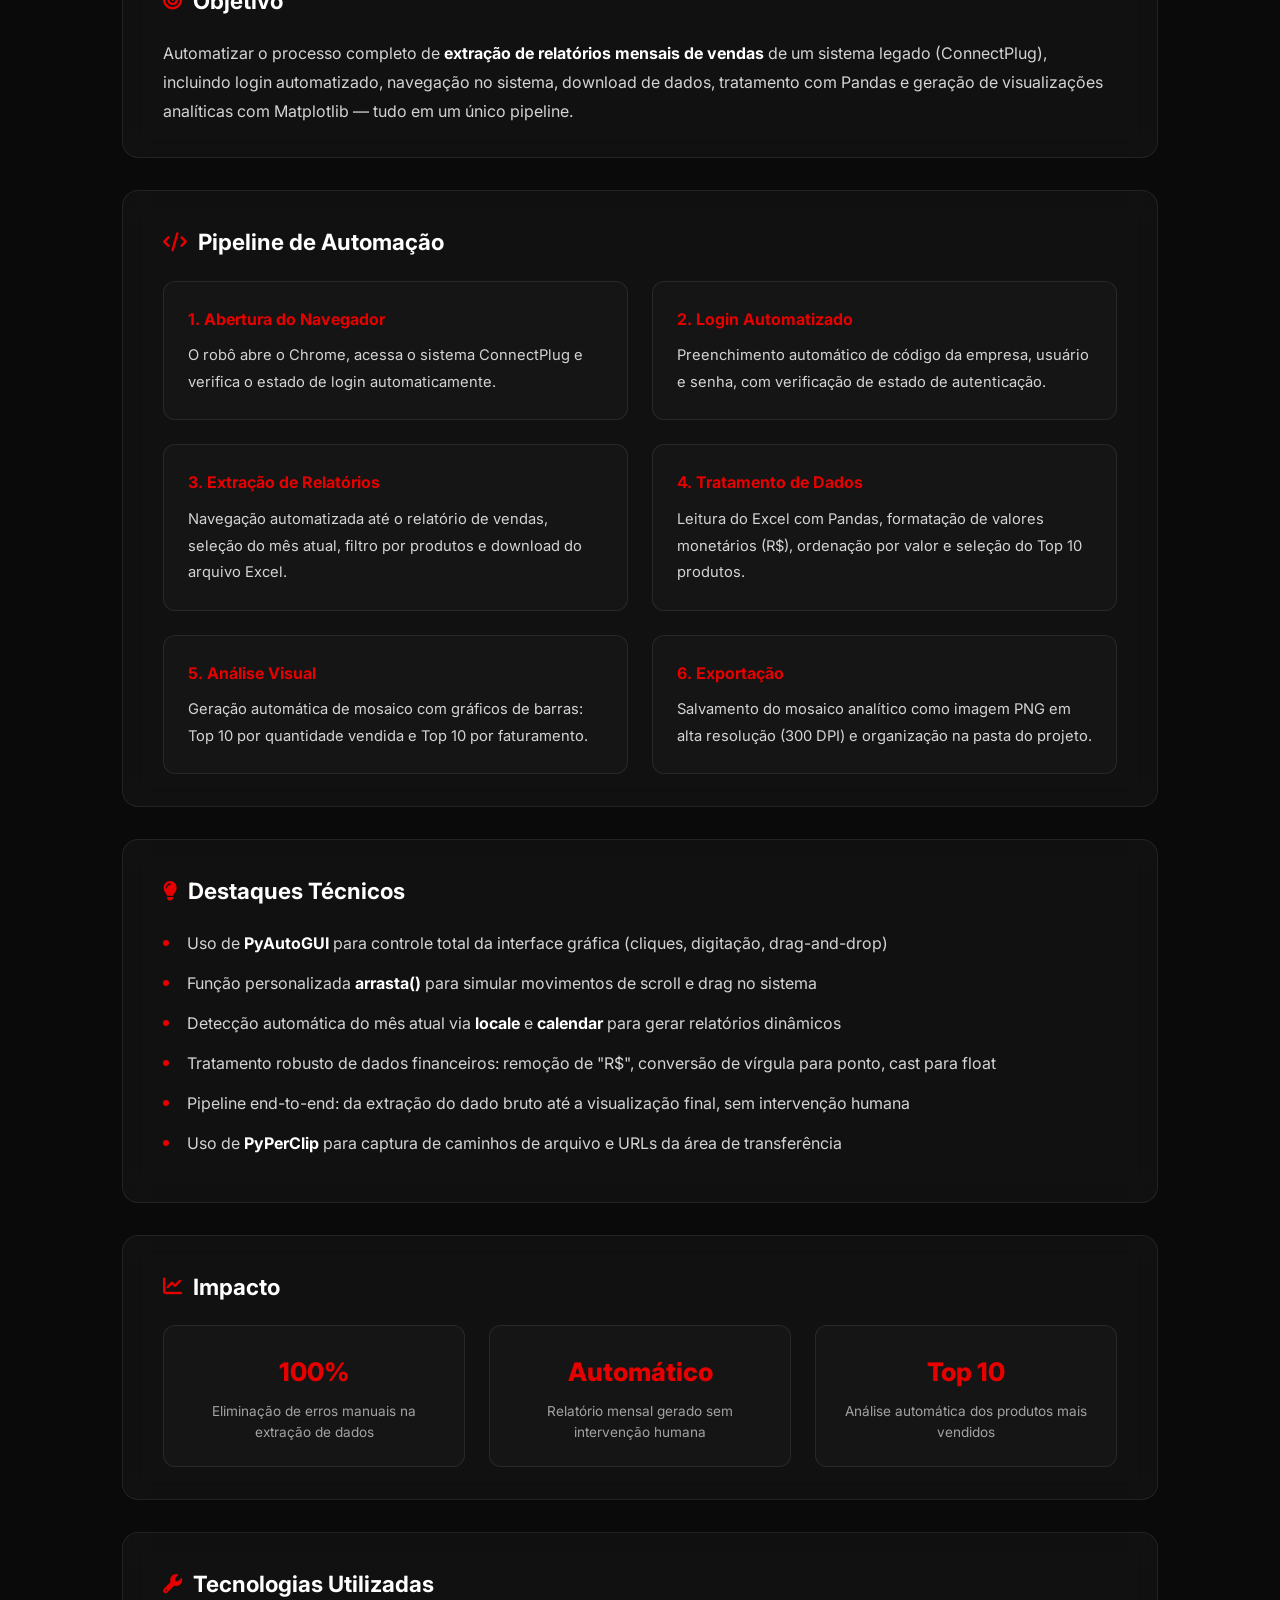
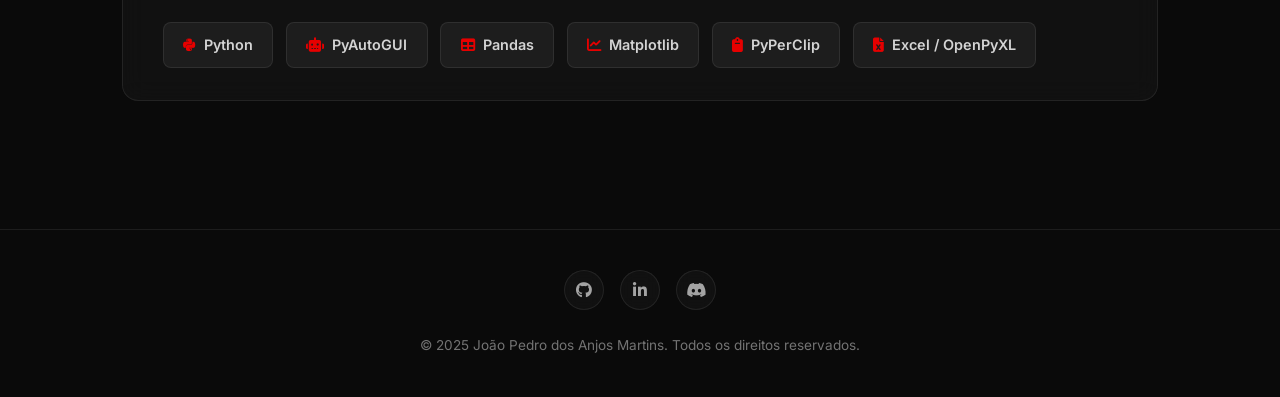
==== commit 2359b399: "fix: adicionar menu hamburger mobile nas páginas de projeto Todas as 7 páginas de projeto estavam se" ====
--- a/projeto-automacao.html
+++ b/projeto-automacao.html
@@ -17,6 +17,9 @@
     <nav class="navbar scrolled" id="navbar">
         <div class="nav-container">
             <a href="index.html" class="nav-logo">&lt;JP/&gt;</a>
+            <button class="nav-toggle" id="navToggle" aria-label="Menu">
+                <span class="hamburger"></span>
+            </button>
             <ul class="nav-menu" id="navMenu">
                 <li><a href="index.html" class="nav-link">Início</a></li>
                 <li><a href="index.html#sobre" class="nav-link">Sobre</a></li>
@@ -150,6 +153,10 @@
         function connectParticles(){for(var a=0;a<particles.length;a++)for(var b=a+1;b<particles.length;b++){var dx=particles[a].x-particles[b].x,dy=particles[a].y-particles[b].y,d=Math.sqrt(dx*dx+dy*dy);if(d<120){var o=(1-d/120)*0.15;ctx.strokeStyle=(particles[a].isRed||particles[b].isRed)?'rgba(230,0,0,'+o+')':'rgba(255,255,255,'+o+')';ctx.lineWidth=0.5;ctx.beginPath();ctx.moveTo(particles[a].x,particles[a].y);ctx.lineTo(particles[b].x,particles[b].y);ctx.stroke();}}}
         function animate(){ctx.clearRect(0,0,canvas.width,canvas.height);for(var i=0;i<particles.length;i++){updateParticle(particles[i]);drawParticle(particles[i]);}connectParticles();requestAnimationFrame(animate);}animate();
         window.addEventListener('mousemove',function(e){mouse.x=e.x;mouse.y=e.y;});window.addEventListener('mouseleave',function(){mouse.x=null;mouse.y=null;});
+
+        var navToggle=document.getElementById('navToggle');var navMenu=document.getElementById('navMenu');
+        navToggle.addEventListener('click',function(){navToggle.classList.toggle('active');navMenu.classList.toggle('active');});
+        document.querySelectorAll('.nav-link').forEach(function(link){link.addEventListener('click',function(){navToggle.classList.remove('active');navMenu.classList.remove('active');});});
         var obsOpts={threshold:0.1,rootMargin:'0px 0px -50px 0px'};var observer=new IntersectionObserver(function(entries){entries.forEach(function(entry){if(entry.isIntersecting)entry.target.classList.add('revealed');});},obsOpts);
         document.querySelectorAll('.glass-card,.detail-title').forEach(function(el){el.classList.add('reveal');observer.observe(el);});
     </script>
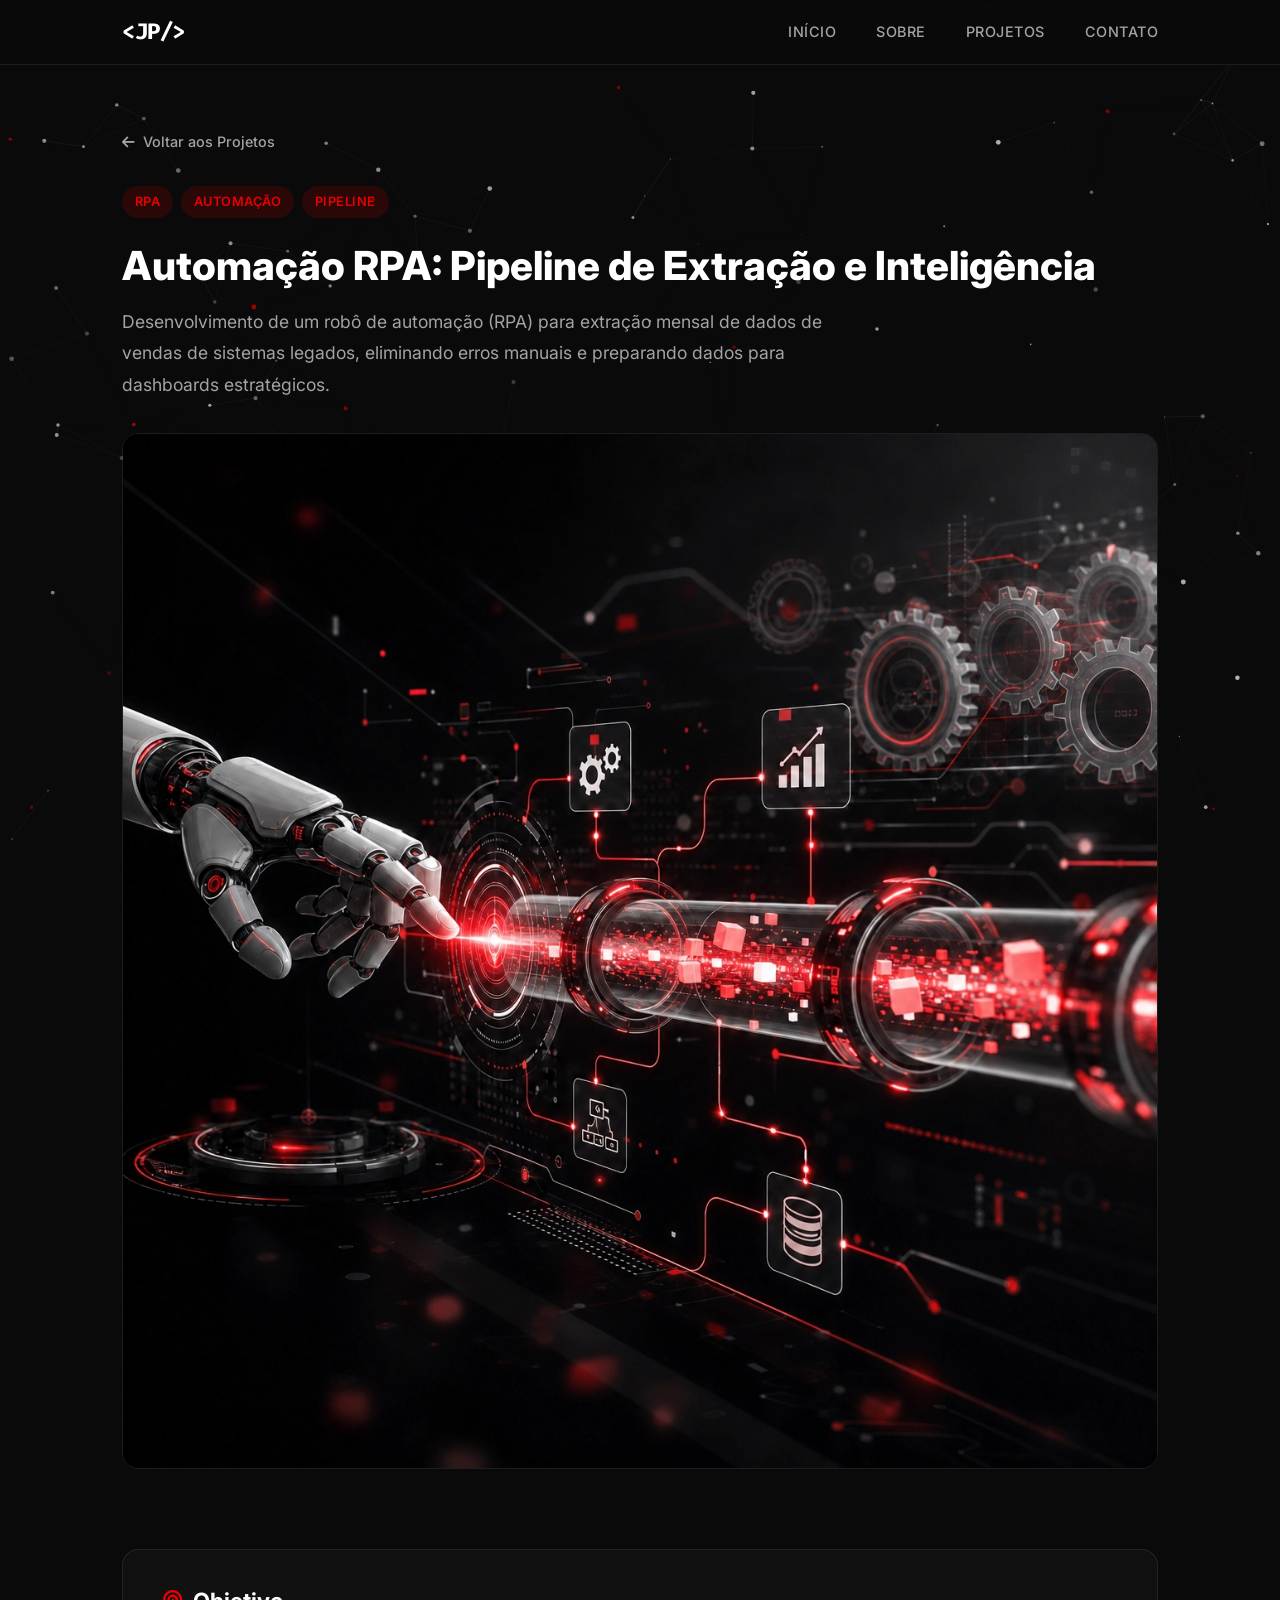
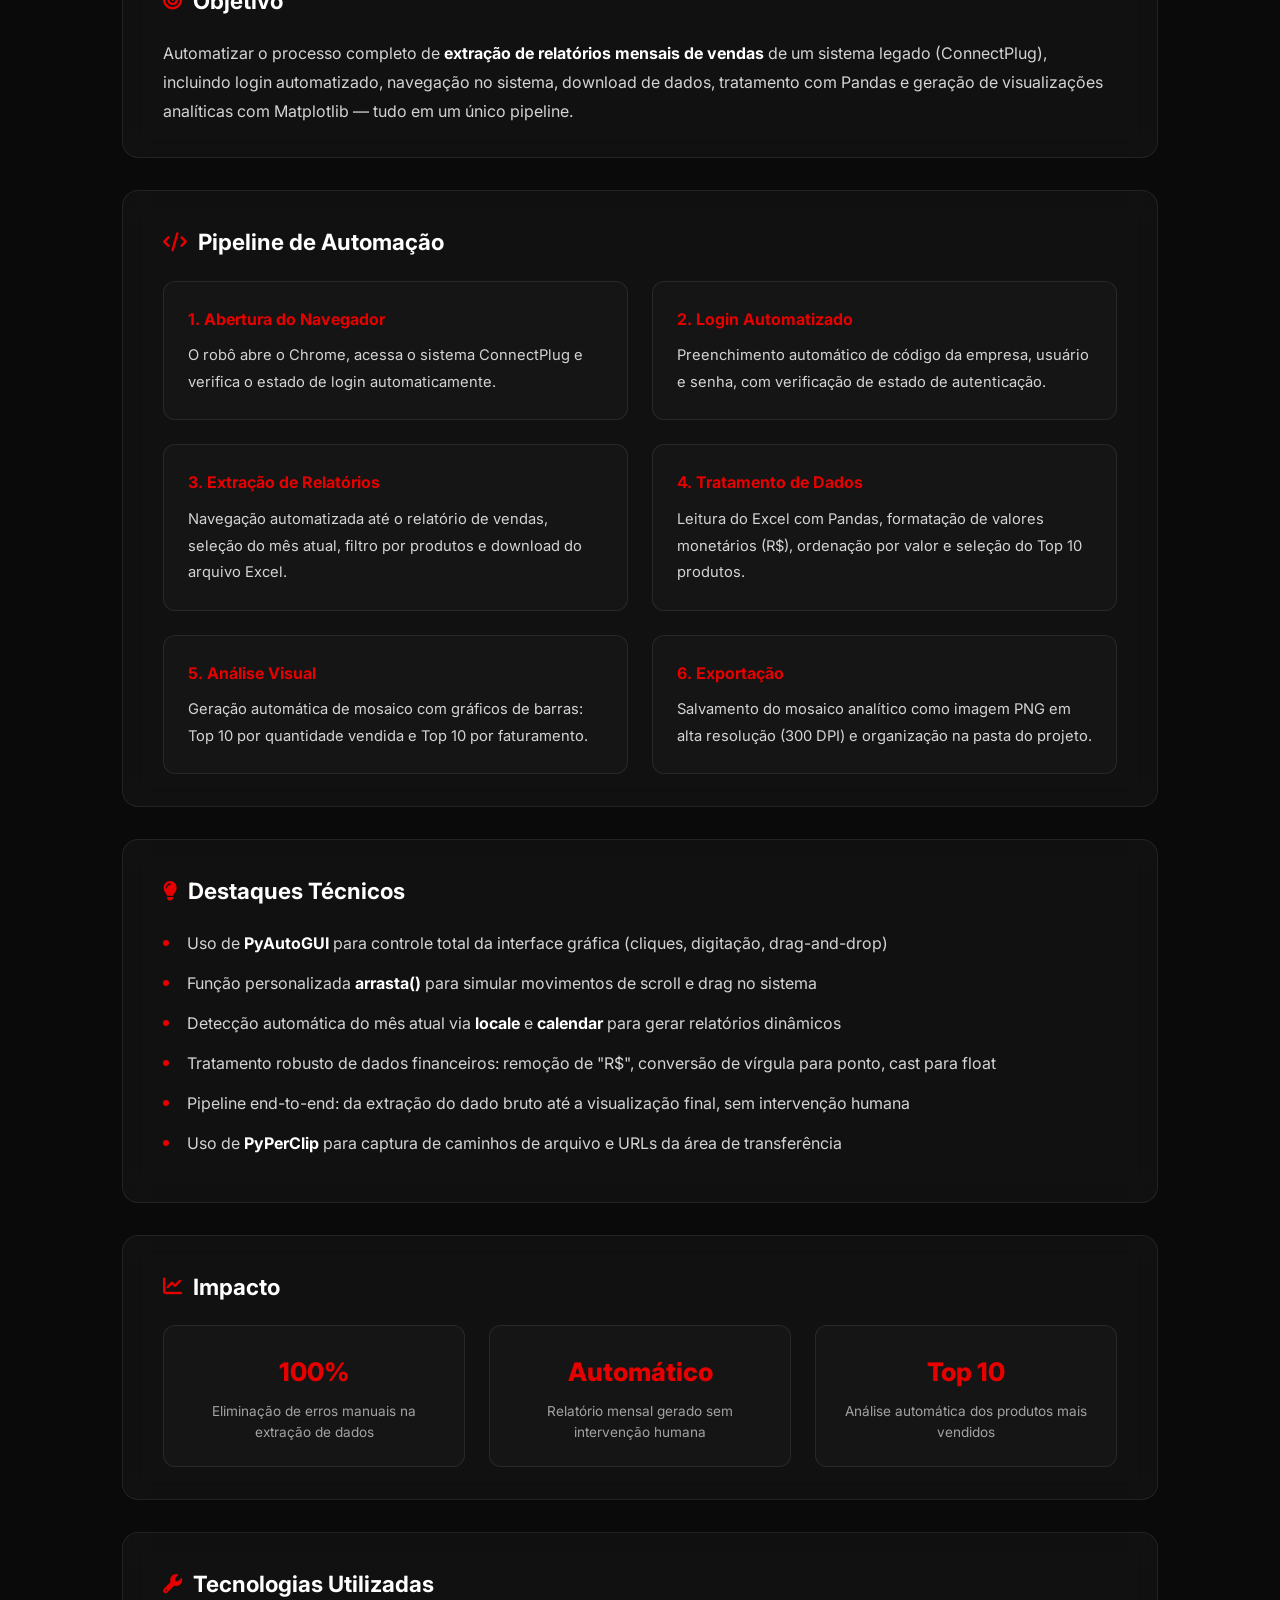
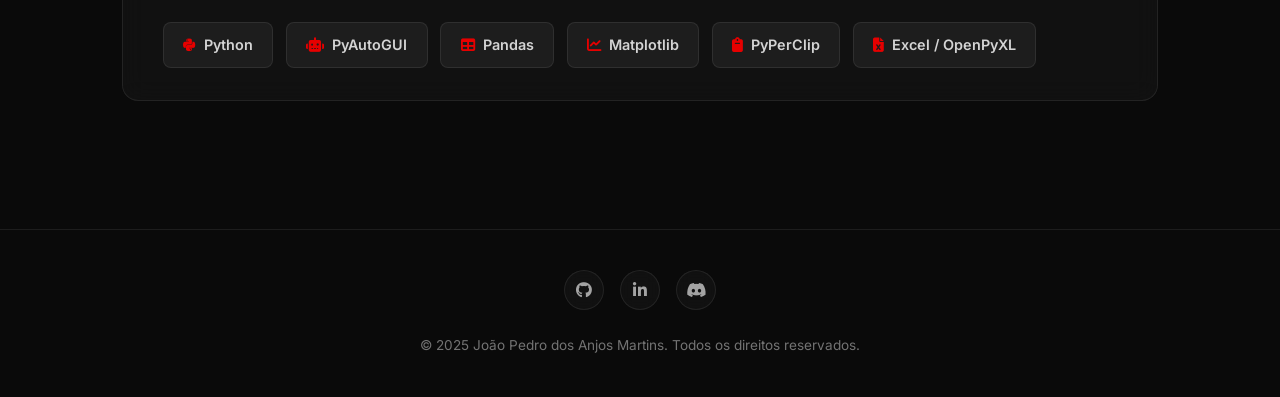
==== commit d8501fc9: "atualizações portfolio" ====
--- a/projeto-automacao.html
+++ b/projeto-automacao.html
@@ -3,7 +3,7 @@
 <head>
     <meta charset="UTF-8">
     <meta name="viewport" content="width=device-width, initial-scale=1.0">
-    <link rel="icon" type="image/png" href="./icone-site.png">
+    <link rel="icon" type="image/png" href="./img/icone-site.png">
     <link rel="stylesheet" href="styles.css">
     <link rel="stylesheet" href="projeto.css">
     <link rel="stylesheet" href="https://cdnjs.cloudflare.com/ajax/libs/font-awesome/6.5.1/css/all.min.css">
@@ -17,9 +17,6 @@
     <nav class="navbar scrolled" id="navbar">
         <div class="nav-container">
             <a href="index.html" class="nav-logo">&lt;JP/&gt;</a>
-            <button class="nav-toggle" id="navToggle" aria-label="Menu">
-                <span class="hamburger"></span>
-            </button>
             <ul class="nav-menu" id="navMenu">
                 <li><a href="index.html" class="nav-link">Início</a></li>
                 <li><a href="index.html#sobre" class="nav-link">Sobre</a></li>
@@ -153,10 +150,6 @@
         function connectParticles(){for(var a=0;a<particles.length;a++)for(var b=a+1;b<particles.length;b++){var dx=particles[a].x-particles[b].x,dy=particles[a].y-particles[b].y,d=Math.sqrt(dx*dx+dy*dy);if(d<120){var o=(1-d/120)*0.15;ctx.strokeStyle=(particles[a].isRed||particles[b].isRed)?'rgba(230,0,0,'+o+')':'rgba(255,255,255,'+o+')';ctx.lineWidth=0.5;ctx.beginPath();ctx.moveTo(particles[a].x,particles[a].y);ctx.lineTo(particles[b].x,particles[b].y);ctx.stroke();}}}
         function animate(){ctx.clearRect(0,0,canvas.width,canvas.height);for(var i=0;i<particles.length;i++){updateParticle(particles[i]);drawParticle(particles[i]);}connectParticles();requestAnimationFrame(animate);}animate();
         window.addEventListener('mousemove',function(e){mouse.x=e.x;mouse.y=e.y;});window.addEventListener('mouseleave',function(){mouse.x=null;mouse.y=null;});
-
-        var navToggle=document.getElementById('navToggle');var navMenu=document.getElementById('navMenu');
-        navToggle.addEventListener('click',function(){navToggle.classList.toggle('active');navMenu.classList.toggle('active');});
-        document.querySelectorAll('.nav-link').forEach(function(link){link.addEventListener('click',function(){navToggle.classList.remove('active');navMenu.classList.remove('active');});});
         var obsOpts={threshold:0.1,rootMargin:'0px 0px -50px 0px'};var observer=new IntersectionObserver(function(entries){entries.forEach(function(entry){if(entry.isIntersecting)entry.target.classList.add('revealed');});},obsOpts);
         document.querySelectorAll('.glass-card,.detail-title').forEach(function(el){el.classList.add('reveal');observer.observe(el);});
     </script>
--- a/styles.css
+++ b/styles.css
@@ -464,15 +464,19 @@
 }
 
 .project-card-link {
+    cursor: pointer; /* Garante que todo o link mostre a mãozinha */
     text-decoration: none;
     color: inherit;
-    display: block;
+    display: flex; /* Seguindo o ajuste de alinhamento anterior */
 }
 
 .project-card {
     overflow: hidden;
     transition: all 0.4s cubic-bezier(0.4, 0, 0.2, 1);
     cursor: pointer;
+    display: flex;
+    flex-direction: column;
+    width: 100%;
 }
 
 .project-placeholder {
@@ -547,6 +551,9 @@
 
 .project-info {
     padding: 1.5rem;
+    display: flex;
+    flex-direction: column;
+    flex-grow: 1;
 }
 
 .project-title {
--- a/projeto.css
+++ b/projeto.css
@@ -308,6 +308,193 @@
     color: var(--gray-400);
 }
 
+/* Cluster Profiles */
+.cluster-profiles {
+    display: flex;
+    flex-direction: column;
+    gap: 1.5rem;
+    margin-top: 1rem;
+}
+
+.cluster-card {
+    background: rgba(255, 255, 255, 0.02);
+    border: 1px solid var(--glass-border);
+    border-radius: 12px;
+    padding: 1.5rem 2rem;
+    transition: border-color 0.3s ease;
+}
+
+.cluster-card:hover {
+    border-color: rgba(230, 0, 0, 0.3);
+}
+
+.cluster-header {
+    display: flex;
+    align-items: center;
+    gap: 1rem;
+    margin-bottom: 1rem;
+    flex-wrap: wrap;
+}
+
+.cluster-badge {
+    display: inline-block;
+    background: rgba(230, 0, 0, 0.15);
+    color: var(--red);
+    padding: 0.25rem 0.8rem;
+    border-radius: 20px;
+    font-size: 0.75rem;
+    font-weight: 700;
+    text-transform: uppercase;
+    letter-spacing: 0.5px;
+    white-space: nowrap;
+}
+
+.cluster-badge.badge-danger {
+    background: rgba(255, 80, 80, 0.15);
+    color: #ff5050;
+}
+
+.cluster-badge.badge-success {
+    background: rgba(0, 200, 120, 0.15);
+    color: #00c878;
+}
+
+.cluster-name {
+    font-size: 1.1rem;
+    font-weight: 700;
+    color: var(--white);
+}
+
+.cluster-desc {
+    font-size: 0.95rem;
+    color: var(--gray-300);
+    line-height: 1.7;
+    margin-bottom: 1.2rem;
+}
+
+.cluster-stats {
+    display: grid;
+    grid-template-columns: repeat(4, 1fr);
+    gap: 1rem;
+}
+
+.cluster-stat {
+    text-align: center;
+    background: rgba(255, 255, 255, 0.03);
+    border-radius: 8px;
+    padding: 0.8rem 0.5rem;
+}
+
+.stat-value {
+    display: block;
+    font-size: 1.2rem;
+    font-weight: 800;
+    color: var(--red);
+    margin-bottom: 0.2rem;
+}
+
+.stat-label {
+    display: block;
+    font-size: 0.75rem;
+    color: var(--gray-400);
+    text-transform: uppercase;
+    letter-spacing: 0.3px;
+}
+
+/* Strategy Grid */
+.strategy-grid {
+    display: grid;
+    grid-template-columns: repeat(3, 1fr);
+    gap: 1.5rem;
+    margin-top: 1rem;
+}
+
+.strategy-item {
+    background: rgba(255, 255, 255, 0.02);
+    border: 1px solid var(--glass-border);
+    border-radius: 12px;
+    padding: 1.5rem;
+    transition: border-color 0.3s ease;
+}
+
+.strategy-item:hover {
+    border-color: rgba(230, 0, 0, 0.3);
+}
+
+.strategy-item h3 {
+    font-size: 1rem;
+    font-weight: 700;
+    color: var(--white);
+    margin-bottom: 1rem;
+    display: flex;
+    align-items: center;
+    gap: 0.5rem;
+    flex-wrap: wrap;
+}
+
+.strategy-cluster {
+    display: inline-block;
+    background: rgba(230, 0, 0, 0.15);
+    color: var(--red);
+    padding: 0.2rem 0.6rem;
+    border-radius: 12px;
+    font-size: 0.7rem;
+    font-weight: 700;
+    text-transform: uppercase;
+    letter-spacing: 0.3px;
+}
+
+.strategy-cluster.cluster-danger {
+    background: rgba(255, 80, 80, 0.15);
+    color: #ff5050;
+}
+
+.strategy-cluster.cluster-success {
+    background: rgba(0, 200, 120, 0.15);
+    color: #00c878;
+}
+
+/* Code Block */
+.code-block {
+    background: rgba(0, 0, 0, 0.4);
+    border: 1px solid var(--glass-border);
+    border-radius: 12px;
+    overflow: hidden;
+    margin: 1.5rem 0;
+}
+
+.code-header {
+    background: rgba(255, 255, 255, 0.05);
+    padding: 0.6rem 1.2rem;
+    border-bottom: 1px solid var(--glass-border);
+}
+
+.code-lang {
+    font-size: 0.8rem;
+    font-weight: 600;
+    color: var(--gray-400);
+    display: flex;
+    align-items: center;
+    gap: 0.5rem;
+}
+
+.code-lang i {
+    color: var(--red);
+}
+
+.code-block pre {
+    padding: 1.2rem 1.5rem;
+    margin: 0;
+    overflow-x: auto;
+}
+
+.code-block code {
+    font-family: 'Fira Code', monospace;
+    font-size: 0.85rem;
+    color: var(--gray-300);
+    line-height: 1.7;
+}
+
 /* Responsive */
 @media (max-width: 768px) {
     .project-hero-title {
@@ -325,6 +512,14 @@
     .detail-block {
         padding: 1.5rem;
     }
+
+    .cluster-stats {
+        grid-template-columns: repeat(2, 1fr);
+    }
+
+    .strategy-grid {
+        grid-template-columns: 1fr;
+    }
 }
 
 @media (max-width: 480px) {
@@ -343,4 +538,25 @@
     .tech-tags {
         gap: 0.5rem;
     }
-}
+
+    .cluster-stats {
+        grid-template-columns: repeat(2, 1fr);
+        gap: 0.5rem;
+    }
+
+    .cluster-card {
+        padding: 1.2rem;
+    }
+
+    .cluster-name {
+        font-size: 1rem;
+    }
+
+    .code-block pre {
+        padding: 0.8rem 1rem;
+    }
+
+    .code-block code {
+        font-size: 0.75rem;
+    }
+}
